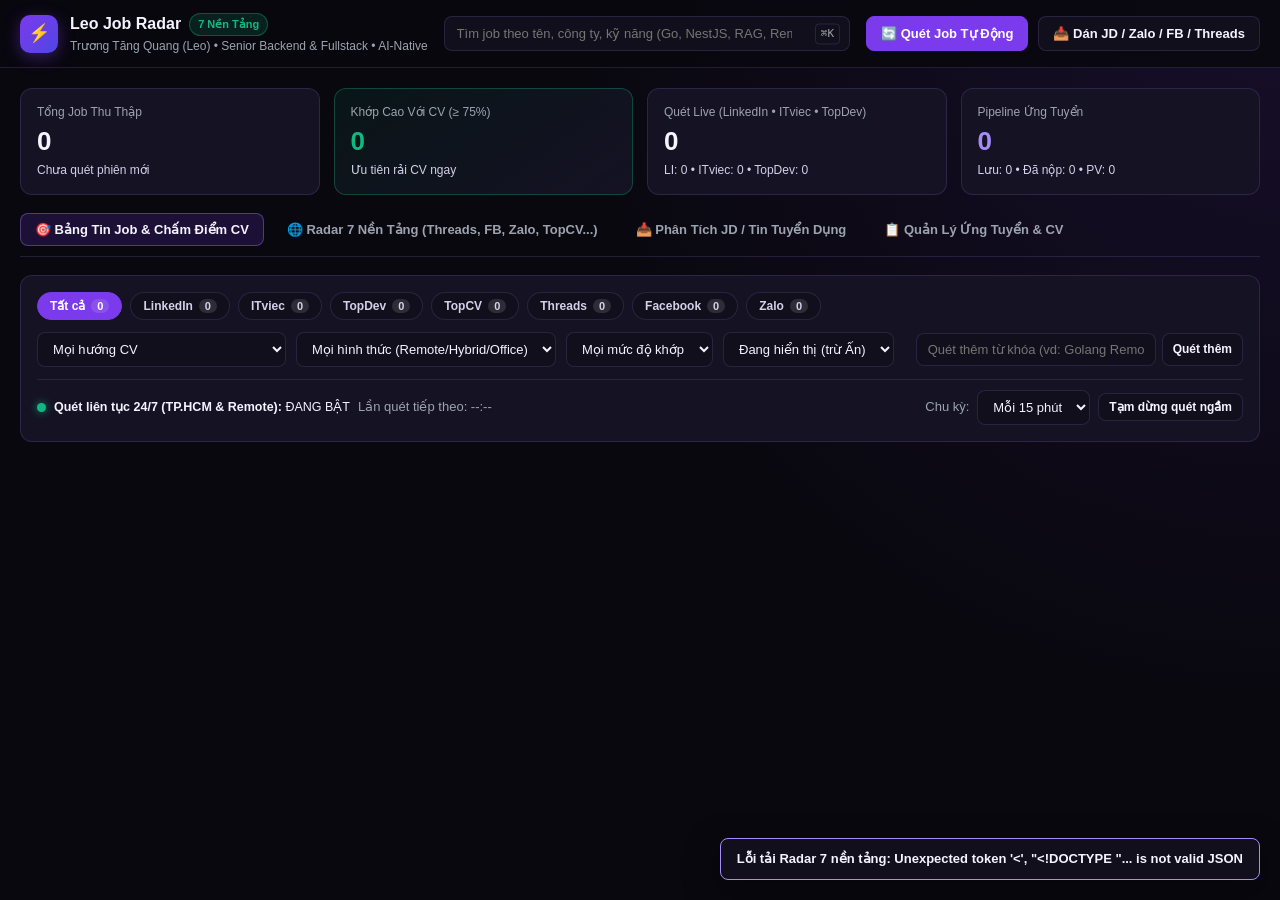
==== web/index.html @ 173617fd "feat: initial release of Leo Job Radar (7-platform IT job aggregator & CV matcher)" ====
<!DOCTYPE html>
<html lang="vi">
<head>
  <meta charset="UTF-8" />
  <meta name="viewport" content="width=device-width, initial-scale=1.0" />
  <title>Leo Job Radar — Săn Job IT & Chấm Điểm CV 7 Nền Tảng</title>
  <link rel="stylesheet" href="./styles.css" />
</head>
<body>
  <header class="navbar">
    <div class="container navbar-inner">
      <div class="brand">
        <div class="brand-logo" aria-hidden="true">⚡</div>
        <div>
          <div class="brand-title">Leo Job Radar <span class="badge-live">7 Nền Tảng</span></div>
          <div class="brand-sub" id="profileHeadline">Trương Tăng Quang (Leo) • Senior Backend &amp; Fullstack • AI-Native</div>
        </div>
      </div>

      <div class="header-search-wrap">
        <input
          type="search"
          id="globalSearch"
          class="search-input"
          placeholder="Tìm job theo tên, công ty, kỹ năng (Go, NestJS, RAG, Remote)..."
          aria-label="Tìm kiếm việc làm"
        />
        <kbd class="kbd-hint">⌘K</kbd>
      </div>

      <div class="header-actions">
        <button type="button" id="btnScanCV" class="btn btn-primary">
          <span id="scanSpinner" class="spinner hidden"></span>
          🔄 Quét Job Tự Động
        </button>
        <button type="button" id="btnQuickImport" class="btn btn-secondary">
          📥 Dán JD / Zalo / FB / Threads
        </button>
      </div>
    </div>
  </header>

  <main class="container main-wrap">
    <!-- KPI Overview -->
    <section class="kpi-grid" aria-label="Tổng quan việc làm">
      <div class="kpi-card">
        <div class="kpi-label">Tổng Job Thu Thập</div>
        <div class="kpi-val" id="kpiTotal">0</div>
        <div class="kpi-meta" id="kpiLastScan">Chưa quét phiên mới</div>
      </div>
      <div class="kpi-card kpi-highlight">
        <div class="kpi-label">Khớp Cao Với CV (≥ 75%)</div>
        <div class="kpi-val text-emerald" id="kpiHighMatch">0</div>
        <div class="kpi-meta">Ưu tiên rải CV ngay</div>
      </div>
      <div class="kpi-card">
        <div class="kpi-label">Quét Live (LinkedIn • ITviec • TopDev)</div>
        <div class="kpi-val" id="kpiAutoSources">0</div>
        <div class="kpi-meta" id="kpiAutoBreakdown">LI: 0 • ITviec: 0 • TopDev: 0</div>
      </div>
      <div class="kpi-card">
        <div class="kpi-label">Pipeline Ứng Tuyển</div>
        <div class="kpi-val text-violet" id="kpiPipeline">0</div>
        <div class="kpi-meta" id="kpiPipelineMeta">Lưu: 0 • Đã nộp: 0 • PV: 0</div>
      </div>
    </section>

    <!-- Main Navigation Tabs -->
    <nav class="tabs-bar" role="tablist" aria-label="Điều hướng chính">
      <button type="button" class="tab-btn active" data-tab="feed" role="tab" aria-selected="true">
        🎯 Bảng Tin Job &amp; Chấm Điểm CV
      </button>
      <button type="button" class="tab-btn" data-tab="radar" role="tab" aria-selected="false">
        🌐 Radar 7 Nền Tảng (Threads, FB, Zalo, TopCV...)
      </button>
      <button type="button" class="tab-btn" data-tab="importer" role="tab" aria-selected="false">
        📥 Phân Tích JD / Tin Tuyển Dụng
      </button>
      <button type="button" class="tab-btn" data-tab="pipeline" role="tab" aria-selected="false">
        📋 Quản Lý Ứng Tuyển &amp; CV
      </button>
    </nav>

    <!-- TAB 1: JOB FEED -->
    <section id="tab-feed" class="tab-panel active">
      <div class="toolbar-card">
        <div class="platform-pills" id="platformFilterPills">
          <button type="button" class="pill active" data-platform="all">Tất cả <span class="pill-count" id="cnt-all">0</span></button>
          <button type="button" class="pill" data-platform="linkedin">LinkedIn <span class="pill-count" id="cnt-linkedin">0</span></button>
          <button type="button" class="pill" data-platform="itviec">ITviec <span class="pill-count" id="cnt-itviec">0</span></button>
          <button type="button" class="pill" data-platform="topdev">TopDev <span class="pill-count" id="cnt-topdev">0</span></button>
          <button type="button" class="pill" data-platform="topcv">TopCV <span class="pill-count" id="cnt-topcv">0</span></button>
          <button type="button" class="pill" data-platform="threads">Threads <span class="pill-count" id="cnt-threads">0</span></button>
          <button type="button" class="pill" data-platform="facebook">Facebook <span class="pill-count" id="cnt-facebook">0</span></button>
          <button type="button" class="pill" data-platform="zalo">Zalo <span class="pill-count" id="cnt-zalo">0</span></button>
        </div>

        <div class="filters-row">
          <select id="filterTrack" class="select-ctrl" aria-label="Lọc theo hướng CV">
            <option value="all">Mọi hướng CV</option>
            <option value="golang">Backend Golang &amp; Microservices</option>
            <option value="node">Node.js / NestJS Backend</option>
            <option value="ai-native">AI-Native (LLM / RAG / Agents)</option>
            <option value="fullstack">Fullstack (Go/Node + React/Flutter)</option>
            <option value="cloud">Cloud / DevOps &amp; Distributed</option>
          </select>

          <select id="filterWorkMode" class="select-ctrl" aria-label="Lọc hình thức làm việc">
            <option value="all">Mọi hình thức (Remote/Hybrid/Office)</option>
            <option value="Remote">Remote</option>
            <option value="Hybrid">Hybrid</option>
            <option value="On-site">On-site</option>
          </select>

          <select id="filterMinScore" class="select-ctrl" aria-label="Điểm khớp tối thiểu">
            <option value="0">Mọi mức độ khớp</option>
            <option value="50">Khớp ≥ 50%</option>
            <option value="65">Khớp ≥ 65%</option>
            <option value="75">Khớp cao ≥ 75%</option>
          </select>

          <select id="filterStatus" class="select-ctrl" aria-label="Lọc trạng thái">
            <option value="">Đang hiển thị (trừ Ẩn)</option>
            <option value="new">Mới tìm thấy</option>
            <option value="saved">⭐ Đã lưu</option>
            <option value="applied">📨 Đã ứng tuyển</option>
            <option value="interviewing">🎤 Phỏng vấn</option>
            <option value="offer">🎉 Offer</option>
            <option value="all">Tất cả (gồm cả Ẩn)</option>
          </select>

          <div class="custom-scan-inline">
            <input type="text" id="customScanKeyword" class="input-sm" placeholder="Quét thêm từ khóa (vd: Golang Remote, LLM)" />
            <button type="button" id="btnCustomScan" class="btn btn-sm btn-secondary">Quét thêm</button>
          </div>
        </div>

        <div class="autoscan-bar">
          <div class="autoscan-left">
            <span id="autoScanDot" class="autoscan-dot on"></span>
            <span id="autoScanLabel"><strong>Quét liên tục 24/7 (TP.HCM &amp; Remote):</strong> ĐANG BẬT</span>
            <span class="muted" id="autoScanCountdown">Lần quét tiếp theo: --:--</span>
          </div>
          <div class="autoscan-controls">
            <label for="autoScanInterval" class="muted">Chu kỳ:</label>
            <select id="autoScanInterval" class="select-ctrl btn-sm">
              <option value="5">Mỗi 5 phút</option>
              <option value="10">Mỗi 10 phút</option>
              <option value="15" selected>Mỗi 15 phút</option>
              <option value="30">Mỗi 30 phút</option>
              <option value="60">Mỗi 60 phút</option>
            </select>
            <button type="button" id="btnAutoScanToggle" class="btn btn-sm btn-secondary">Tạm dừng quét ngầm</button>
          </div>
        </div>
      </div>

      <div id="scanBanner" class="scan-banner hidden"></div>
      <div id="jobsList" class="jobs-list"></div>
    </section>

    <!-- TAB 2: 7-PLATFORM RADAR MATRIX -->
    <section id="tab-radar" class="tab-panel">
      <div class="radar-controls card">
        <div class="radar-header-row">
          <div>
            <h2>🌐 Radar Săn Job Đa Nền Tảng Theo Thời Gian Thực</h2>
            <p class="muted">
              Kết hợp Deep-Link trực tiếp và Google X-Ray Search cho các nền tảng yêu cầu đăng nhập hoặc có Cloudflare (<strong>Threads, Facebook, Zalo, TopCV</strong>) cùng <strong>LinkedIn, ITviec, TopDev</strong>.
            </p>
          </div>
        </div>

        <div class="radar-presets" id="radarPresets">
          <button type="button" class="preset-chip active" data-kw="Golang">Golang</button>
          <button type="button" class="preset-chip" data-kw="NodeJS NestJS">NodeJS / NestJS</button>
          <button type="button" class="preset-chip" data-kw="AI Engineer LLM RAG">AI / LLM / RAG</button>
          <button type="button" class="preset-chip" data-kw="Senior Backend">Senior Backend</button>
          <button type="button" class="preset-chip" data-kw="Fullstack React">Fullstack React</button>
          <button type="button" class="preset-chip" data-kw="Flutter">Flutter</button>
        </div>

        <div class="radar-form-row">
          <input type="text" id="radarKeyword" class="input-ctrl" value="Golang" placeholder="Từ khóa kỹ năng hoặc vị trí..." />
          <input type="text" id="radarLocation" class="input-ctrl" value="Ho Chi Minh" placeholder="Khu vực (Ho Chi Minh, Remote...)" />
          <select id="radarDays" class="select-ctrl">
            <option value="1">24 giờ qua</option>
            <option value="7" selected>7 ngày qua</option>
            <option value="30">30 ngày qua</option>
          </select>
          <button type="button" id="btnRefreshRadar" class="btn btn-primary">Cập nhật Link Radar</button>
        </div>
      </div>

      <!-- TopCV Account Auto Sync Guide -->
      <div class="topcv-sync-card">
        <div class="topcv-sync-info">
          <h3>🟢 Lấy Data TopCV Liên Tục Qua Tài Khoản Đang Đăng Nhập</h3>
          <p class="muted" style="margin-top:4px;">
            Vì TopCV bật tường lửa Cloudflare (HTTP 403 với script ngoài trình duyệt), bạn dùng tài khoản TopCV đã đăng nhập trên Chrome theo 1 trong 2 cách sau (hệ thống tự lọc chỉ lấy <strong>TP.HCM &amp; Remote</strong>):
          </p>
          <ul class="sync-steps">
            <li><strong>Cách 1 — Chrome Extension (Tự động hoàn toàn 100%):</strong> Mở <code>chrome://extensions</code> → bật <em>Developer mode</em> → bấm <em>Load unpacked</em> → chọn thư mục <code class="code-pill">/Users/truongtangquang/Documents/CV/job-radar-leo/chrome-extension</code>. Sau đó mở trang TopCV đã đăng nhập và bật nút <strong>Auto-reload 10p</strong> ở góc dưới màn hình.</li>
            <li><strong>Cách 2 — Bookmarklet 1-Click (Không cần cài Extension):</strong> Kéo nút tím bên dưới lên thanh dấu trang; khi xem bất kỳ trang tìm kiếm TopCV nào, bấm 1 cái là toàn bộ job trên trang sẽ tự đổ về đây.</li>
          </ul>
        </div>
        <div class="topcv-sync-actions">
          <a href="https://www.topcv.vn/viec-lam-phu-hop" target="_blank" rel="noopener noreferrer" class="btn btn-primary btn-sm">
            Mở TopCV: Việc phù hợp với bạn ↗
          </a>
          <a href="https://www.topcv.vn/tim-viec-lam-golang-tai-ho-chi-minh-kl2" target="_blank" rel="noopener noreferrer" class="btn btn-secondary btn-sm">
            Mở TopCV: Golang TP.HCM ↗
          </a>
          <a href="https://www.topcv.vn/tim-viec-lam-backend-tai-ho-chi-minh-kl2" target="_blank" rel="noopener noreferrer" class="btn btn-secondary btn-sm">
            Mở TopCV: Backend TP.HCM ↗
          </a>
        </div>
      </div>

      <!-- Bookmarklet Box -->
      <div class="bookmarklet-card">
        <div>
          <h3>⚡ Bookmarklet 1-Click: Hút cả trang TopCV hoặc lưu bài Threads / Facebook / LinkedIn</h3>
          <p class="muted">
            Kéo nút tím bên phải thả lên thanh dấu trang (Bookmarks Bar) của Chrome/Safari. Khi đang ở trang danh sách TopCV sẽ tự quét hàng loạt nhiều job; khi đang ở Threads/Facebook/TopCV chi tiết sẽ phân tích bài đăng đó ngay!
          </p>
        </div>
        <div class="bookmarklet-actions">
          <a id="bookmarkletLink" href="#" class="btn btn-primary" title="Kéo thả lên thanh Bookmarks">
            ⚡ Gửi Job về Leo Radar
          </a>
          <button type="button" id="btnCopyBookmarklet" class="btn btn-sm btn-secondary">Copy mã JS</button>
        </div>
      </div>

      <div id="radarGrid" class="radar-grid"></div>
    </section>

    <!-- TAB 3: JD & SOCIAL POST IMPORTER / PARSER -->
    <section id="tab-importer" class="tab-panel">
      <div class="importer-layout">
        <div class="card">
          <div class="card-head-between">
            <h2>📥 Dán Tin Tuyển Dụng (Zalo / FB / Threads / TopCV)</h2>
            <button type="button" id="btnFillSamplePost" class="btn btn-sm btn-secondary">Dán tin mẫu Zalo</button>
          </div>
          <p class="muted mb-12">
            Copy toàn bộ tin nhắn trong nhóm Zalo, bài đăng trên Threads/Facebook hoặc mô tả JD trên TopCV rồi dán vào đây. Hệ thống sẽ tự bóc tách kỹ năng, mức lương, SĐT Zalo/Email HR, chấm điểm khớp CV và soạn sẵn tin nhắn ứng tuyển.
          </p>

          <form id="importForm" class="import-form">
            <div class="form-row-2">
              <div class="form-group">
                <label for="impPlatform">Nền tảng nguồn</label>
                <select id="impPlatform" class="select-ctrl">
                  <option value="auto">Tự nhận diện từ link / nội dung</option>
                  <option value="zalo">Zalo</option>
                  <option value="threads">Threads</option>
                  <option value="facebook">Facebook</option>
                  <option value="topcv">TopCV</option>
                  <option value="linkedin">LinkedIn</option>
                  <option value="itviec">ITviec</option>
                  <option value="topdev">TopDev</option>
                </select>
              </div>
              <div class="form-group">
                <label for="impUrl">Link bài đăng / JD (nếu có)</label>
                <input type="url" id="impUrl" class="input-ctrl" placeholder="https://www.topcv.vn/viec-lam/..." />
              </div>
            </div>

            <div class="form-row-2">
              <div class="form-group">
                <label for="impTitle">Tiêu đề vị trí (bỏ trống sẽ tự tách dòng đầu)</label>
                <input type="text" id="impTitle" class="input-ctrl" placeholder="Vd: Senior Golang / Node.js Engineer" />
              </div>
              <div class="form-group">
                <label for="impCompany">Công ty / Team tuyển dụng</label>
                <input type="text" id="impCompany" class="input-ctrl" placeholder="Vd: ABC Tech / HR Zalo" />
              </div>
            </div>

            <div class="form-group">
              <label for="impRawText">Nội dung bài đăng / Mô tả công việc (JD)</label>
              <textarea id="impRawText" rows="9" class="textarea-ctrl" placeholder="Dán toàn bộ nội dung tin tuyển dụng từ Zalo, Facebook, Threads hoặc TopCV tại đây..." required></textarea>
            </div>

            <div class="form-actions">
              <button type="submit" class="btn btn-primary">🎯 Phân Tích, Chấm Điểm &amp; Lưu Job</button>
              <button type="reset" class="btn btn-secondary">Xóa trắng</button>
            </div>
          </form>
        </div>

        <div class="card" id="importResultCard">
          <h2>📊 Kết Quả Phân Tích &amp; Tin Nhắn Ứng Tuyển</h2>
          <div id="importResultBody" class="empty-state">
            Dán một tin tuyển dụng ở khung bên trái và bấm <strong>Phân Tích</strong> để xem độ khớp với CV của Leo, kỹ năng khớp/thiếu và mẫu lời chào HR.
          </div>
        </div>
      </div>
    </section>

    <!-- TAB 4: PIPELINE & CV PROFILE -->
    <section id="tab-pipeline" class="tab-panel">
      <div class="kanban-board" id="kanbanBoard">
        <div class="kanban-col">
          <div class="kanban-col-head">⭐ Đã Lưu (<span id="kcnt-saved">0</span>)</div>
          <div class="kanban-cards" id="kcol-saved"></div>
        </div>
        <div class="kanban-col">
          <div class="kanban-col-head">📨 Đã Ứng Tuyển (<span id="kcnt-applied">0</span>)</div>
          <div class="kanban-cards" id="kcol-applied"></div>
        </div>
        <div class="kanban-col">
          <div class="kanban-col-head">🎤 Đang Phỏng Vấn (<span id="kcnt-interviewing">0</span>)</div>
          <div class="kanban-cards" id="kcol-interviewing"></div>
        </div>
        <div class="kanban-col">
          <div class="kanban-col-head">🎉 Offer (<span id="kcnt-offer">0</span>)</div>
          <div class="kanban-cards" id="kcol-offer"></div>
        </div>
      </div>

      <div class="card mt-20">
        <div class="card-head-between">
          <div>
            <h2>👤 Hồ Sơ CV Dùng Để Chấm Điểm (Trương Tăng Quang - Leo)</h2>
            <p class="muted">Các nhóm kỹ năng trích từ CV thật của bạn. Bạn có thể chỉnh sửa trực tiếp và lưu để chấm điểm lại toàn bộ Job.</p>
          </div>
          <button type="button" id="btnSaveProfile" class="btn btn-primary btn-sm">💾 Lưu Hồ Sơ &amp; Chấm Điểm Lại</button>
        </div>

        <div class="profile-grid mt-12">
          <div class="form-group">
            <label for="profTier1">Tier 1 — Core Backend (Golang, Node.js, NestJS, TS...)</label>
            <textarea id="profTier1" rows="3" class="textarea-ctrl"></textarea>
          </div>
          <div class="form-group">
            <label for="profTier2">Tier 2 — AI &amp; Agentic (LLM, RAG, MCP, GPT-4o, Gemini...)</label>
            <textarea id="profTier2" rows="3" class="textarea-ctrl"></textarea>
          </div>
          <div class="form-group">
            <label for="profTier3">Tier 3 — Data, Messaging &amp; Cloud/DevOps</label>
            <textarea id="profTier3" rows="3" class="textarea-ctrl"></textarea>
          </div>
          <div class="form-group">
            <label for="profTier4">Tier 4 — Frontend &amp; Testing (React, Flutter...)</label>
            <textarea id="profTier4" rows="3" class="textarea-ctrl"></textarea>
          </div>
        </div>
      </div>
    </section>
  </main>

  <!-- JOB DETAIL & HR PITCH MODAL -->
  <div id="jobModal" class="modal hidden" role="dialog" aria-modal="true" aria-labelledby="modalTitle">
    <div class="modal-backdrop" id="modalBackdrop"></div>
    <div class="modal-content">
      <div class="modal-header">
        <div>
          <div class="modal-badges" id="modalBadges"></div>
          <h2 id="modalTitle">Chi tiết Job</h2>
          <div class="muted" id="modalSub"></div>
        </div>
        <button type="button" id="modalClose" class="btn btn-sm btn-secondary" aria-label="Đóng">✕</button>
      </div>

      <div class="modal-body" id="modalBody"></div>
    </div>
  </div>

  <div id="toast" class="toast hidden"></div>

  <script src="./app.js"></script>
</body>
</html>
---- web/styles.css ----
:root {
  --bg: #09080f;
  --bg-elevated: #110f1c;
  --bg-card: #151224;
  --bg-card-hover: #1b172f;
  --border: rgba(167, 139, 250, 0.16);
  --border-strong: rgba(167, 139, 250, 0.36);
  --text: #f5f3ff;
  --text-secondary: #d4d0e8;
  --text-muted: #9ca3af;
  --primary: #7c3aed;
  --primary-hover: #6d28d9;
  --primary-soft: rgba(124, 58, 237, 0.18);
  --violet: #a78bfa;
  --emerald: #10b981;
  --emerald-soft: rgba(16, 185, 129, 0.14);
  --amber: #f59e0b;
  --amber-soft: rgba(245, 158, 11, 0.15);
  --rose: #f43f5e;
  --sky: #38bdf8;
  --radius: 12px;
  --radius-sm: 8px;
  --shadow: 0 12px 32px rgba(5, 4, 10, 0.55);
  --max-w: 1280px;
}

* {
  box-sizing: border-box;
  margin: 0;
  padding: 0;
}

body {
  font-family: -apple-system, BlinkMacSystemFont, "Inter", "Segoe UI", Roboto, Helvetica, Arial, sans-serif;
  background: radial-gradient(circle at top right, rgba(124, 58, 237, 0.12), transparent 45%), var(--bg);
  color: var(--text);
  line-height: 1.55;
  min-height: 100vh;
}

a {
  color: inherit;
  text-decoration: none;
}

.container {
  max-width: var(--max-w);
  margin: 0 auto;
  padding: 0 20px;
}

.hidden {
  display: none !important;
}

.muted {
  color: var(--text-muted);
  font-size: 13px;
}

.text-emerald {
  color: var(--emerald);
}

.text-violet {
  color: var(--violet);
}

.mb-12 { margin-bottom: 12px; }
.mt-12 { margin-top: 12px; }
.mt-20 { margin-top: 20px; }

/* Header */
.navbar {
  position: sticky;
  top: 0;
  z-index: 40;
  background: rgba(9, 8, 15, 0.9);
  backdrop-filter: blur(14px);
  border-bottom: 1px solid var(--border);
}

.navbar-inner {
  display: flex;
  align-items: center;
  justify-content: space-between;
  gap: 16px;
  padding-top: 12px;
  padding-bottom: 12px;
  flex-wrap: wrap;
}

.brand {
  display: flex;
  align-items: center;
  gap: 12px;
}

.brand-logo {
  width: 38px;
  height: 38px;
  border-radius: 10px;
  background: linear-gradient(135deg, var(--primary), #4f46e5);
  display: grid;
  place-items: center;
  font-size: 18px;
  box-shadow: 0 4px 16px rgba(124, 58, 237, 0.4);
}

.brand-title {
  font-weight: 700;
  font-size: 16px;
  display: flex;
  align-items: center;
  gap: 8px;
}

.badge-live {
  font-size: 11px;
  font-weight: 600;
  padding: 2px 8px;
  border-radius: 999px;
  background: var(--emerald-soft);
  color: var(--emerald);
  border: 1px solid rgba(16, 185, 129, 0.35);
}

.brand-sub {
  font-size: 12px;
  color: var(--text-muted);
}

.header-search-wrap {
  position: relative;
  flex: 1;
  min-width: 240px;
  max-width: 420px;
}

.search-input {
  width: 100%;
  background: var(--bg-elevated);
  border: 1px solid var(--border);
  border-radius: var(--radius-sm);
  color: var(--text);
  padding: 9px 44px 9px 12px;
  font-size: 13px;
  outline: none;
  transition: border-color 0.2s;
}

.search-input:focus {
  border-color: var(--violet);
}

.kbd-hint {
  position: absolute;
  right: 10px;
  top: 50%;
  transform: translateY(-50%);
  font-size: 11px;
  color: var(--text-muted);
  border: 1px solid var(--border);
  border-radius: 4px;
  padding: 1px 5px;
  pointer-events: none;
}

.header-actions {
  display: flex;
  align-items: center;
  gap: 10px;
}

/* Buttons & Inputs */
.btn {
  display: inline-flex;
  align-items: center;
  justify-content: center;
  gap: 6px;
  padding: 9px 14px;
  border-radius: var(--radius-sm);
  font-size: 13px;
  font-weight: 600;
  border: 1px solid var(--border);
  cursor: pointer;
  background: var(--bg-card);
  color: var(--text);
  transition: all 0.18s ease;
}

.btn:hover {
  background: var(--bg-card-hover);
  border-color: var(--border-strong);
}

.btn-primary {
  background: var(--primary);
  border-color: var(--primary);
  color: #fff;
}

.btn-primary:hover {
  background: var(--primary-hover);
  border-color: var(--primary-hover);
}

.btn-secondary {
  background: var(--bg-elevated);
}

.btn-sm {
  padding: 6px 10px;
  font-size: 12px;
}

.input-ctrl,
.select-ctrl,
.textarea-ctrl,
.input-sm {
  background: var(--bg-elevated);
  border: 1px solid var(--border);
  border-radius: var(--radius-sm);
  color: var(--text);
  font-size: 13px;
  padding: 8px 11px;
  outline: none;
  font-family: inherit;
}

.input-ctrl:focus,
.select-ctrl:focus,
.textarea-ctrl:focus,
.input-sm:focus {
  border-color: var(--violet);
}

.textarea-ctrl {
  width: 100%;
  resize: vertical;
}

/* Main & KPI */
.main-wrap {
  padding-top: 20px;
  padding-bottom: 48px;
}

.kpi-grid {
  display: grid;
  grid-template-columns: repeat(4, minmax(0, 1fr));
  gap: 14px;
  margin-bottom: 18px;
}

.kpi-card {
  background: var(--bg-card);
  border: 1px solid var(--border);
  border-radius: var(--radius);
  padding: 14px 16px;
}

.kpi-highlight {
  border-color: rgba(16, 185, 129, 0.32);
  background: linear-gradient(145deg, rgba(16, 185, 129, 0.08), var(--bg-card));
}

.kpi-label {
  font-size: 12px;
  color: var(--text-muted);
  margin-bottom: 4px;
}

.kpi-val {
  font-size: 26px;
  font-weight: 800;
  line-height: 1.2;
}

.kpi-meta {
  font-size: 12px;
  color: var(--text-secondary);
  margin-top: 4px;
}

/* Tabs */
.tabs-bar {
  display: flex;
  gap: 8px;
  border-bottom: 1px solid var(--border);
  margin-bottom: 18px;
  overflow-x: auto;
  padding-bottom: 10px;
}

.tab-btn {
  background: transparent;
  border: 1px solid transparent;
  color: var(--text-muted);
  padding: 8px 14px;
  border-radius: var(--radius-sm);
  font-size: 13px;
  font-weight: 600;
  cursor: pointer;
  white-space: nowrap;
  transition: all 0.15s;
}

.tab-btn:hover {
  color: var(--text);
  background: var(--bg-card);
}

.tab-btn.active {
  background: var(--primary-soft);
  color: var(--text);
  border-color: var(--border-strong);
}

.tab-panel {
  display: none;
}

.tab-panel.active {
  display: block;
}

/* Toolbar & Filters */
.toolbar-card,
.card {
  background: var(--bg-card);
  border: 1px solid var(--border);
  border-radius: var(--radius);
  padding: 16px;
  margin-bottom: 16px;
}

.platform-pills {
  display: flex;
  flex-wrap: wrap;
  gap: 8px;
  margin-bottom: 12px;
}

.pill {
  background: var(--bg-elevated);
  border: 1px solid var(--border);
  color: var(--text-secondary);
  padding: 6px 12px;
  border-radius: 999px;
  font-size: 12px;
  font-weight: 600;
  cursor: pointer;
  display: inline-flex;
  align-items: center;
  gap: 6px;
  transition: all 0.15s;
}

.pill:hover {
  border-color: var(--border-strong);
}

.pill.active {
  background: var(--primary);
  border-color: var(--primary);
  color: #fff;
}

.pill-count {
  background: rgba(255, 255, 255, 0.12);
  padding: 1px 6px;
  border-radius: 999px;
  font-size: 11px;
}

.filters-row {
  display: flex;
  flex-wrap: wrap;
  gap: 10px;
  align-items: center;
}

.custom-scan-inline {
  display: flex;
  gap: 6px;
  margin-left: auto;
}

.autoscan-bar {
  display: flex;
  flex-wrap: wrap;
  justify-content: space-between;
  align-items: center;
  gap: 10px;
  margin-top: 12px;
  padding-top: 10px;
  border-top: 1px solid rgba(167, 139, 250, 0.14);
}

.autoscan-left {
  display: flex;
  align-items: center;
  gap: 8px;
  flex-wrap: wrap;
  font-size: 12.5px;
}

.autoscan-dot {
  width: 9px;
  height: 9px;
  border-radius: 50%;
  background: var(--text-muted);
  display: inline-block;
}

.autoscan-dot.on {
  background: var(--emerald);
  box-shadow: 0 0 8px rgba(16, 185, 129, 0.75);
}

.autoscan-controls {
  display: flex;
  align-items: center;
  gap: 8px;
}

.topcv-sync-card {
  background: linear-gradient(135deg, rgba(16, 185, 129, 0.12), rgba(124, 58, 237, 0.12));
  border: 1px solid rgba(16, 185, 129, 0.35);
  border-radius: var(--radius);
  padding: 16px;
  margin-bottom: 14px;
  display: flex;
  justify-content: space-between;
  align-items: flex-start;
  gap: 16px;
  flex-wrap: wrap;
}

.topcv-sync-info {
  flex: 1;
  min-width: 280px;
}

.topcv-sync-info h3 {
  font-size: 15px;
}

.sync-steps {
  margin-top: 8px;
  margin-left: 18px;
  font-size: 12.5px;
  color: var(--text-secondary);
  display: flex;
  flex-direction: column;
  gap: 5px;
}

.code-pill {
  background: var(--bg-elevated);
  border: 1px solid var(--border);
  padding: 2px 6px;
  border-radius: 5px;
  font-size: 11.5px;
  color: var(--violet);
  word-break: break-all;
}

.topcv-sync-actions {
  display: flex;
  flex-direction: column;
  gap: 8px;
}

.input-sm {
  min-width: 240px;
}

.scan-banner {
  background: var(--primary-soft);
  border: 1px solid var(--border-strong);
  border-radius: var(--radius-sm);
  padding: 10px 14px;
  font-size: 13px;
  margin-bottom: 14px;
}

/* Job Cards */
.jobs-list {
  display: grid;
  grid-template-columns: repeat(auto-fill, minmax(560px, 1fr));
  gap: 14px;
}

.job-card {
  background: var(--bg-card);
  border: 1px solid var(--border);
  border-radius: var(--radius);
  padding: 16px;
  display: flex;
  flex-direction: column;
  gap: 10px;
  transition: transform 0.15s, border-color 0.15s, background 0.15s;
}

.job-card:hover {
  background: var(--bg-card-hover);
  border-color: var(--border-strong);
}

.job-card-top {
  display: flex;
  justify-content: space-between;
  align-items: flex-start;
  gap: 12px;
}

.job-main-head {
  display: flex;
  gap: 12px;
  align-items: flex-start;
  min-width: 0;
}

.company-logo {
  width: 44px;
  height: 44px;
  border-radius: 10px;
  object-fit: cover;
  background: #fff;
  border: 1px solid var(--border);
  flex-shrink: 0;
}

.company-logo-fallback {
  width: 44px;
  height: 44px;
  border-radius: 10px;
  background: var(--primary-soft);
  border: 1px solid var(--border-strong);
  display: grid;
  place-items: center;
  font-weight: 800;
  font-size: 16px;
  color: var(--violet);
  flex-shrink: 0;
}

.job-title {
  font-size: 16px;
  font-weight: 700;
  color: var(--text);
  line-height: 1.3;
}

.job-title:hover {
  color: var(--violet);
}

.job-company-row {
  font-size: 13px;
  color: var(--text-secondary);
  margin-top: 2px;
  display: flex;
  flex-wrap: wrap;
  gap: 8px;
  align-items: center;
}

.score-pill {
  padding: 5px 10px;
  border-radius: 10px;
  font-weight: 800;
  font-size: 13px;
  white-space: nowrap;
  text-align: center;
  flex-shrink: 0;
}

.score-high {
  background: var(--emerald-soft);
  color: var(--emerald);
  border: 1px solid rgba(16, 185, 129, 0.4);
}

.score-medium {
  background: var(--amber-soft);
  color: var(--amber);
  border: 1px solid rgba(245, 158, 11, 0.4);
}

.score-low {
  background: rgba(156, 163, 175, 0.12);
  color: var(--text-muted);
  border: 1px solid rgba(156, 163, 175, 0.25);
}

.job-meta-row {
  display: flex;
  flex-wrap: wrap;
  gap: 8px;
  font-size: 12px;
  color: var(--text-muted);
  align-items: center;
}

.plat-badge {
  font-size: 11px;
  font-weight: 700;
  padding: 2px 8px;
  border-radius: 6px;
  text-transform: uppercase;
  letter-spacing: 0.03em;
}

.plat-linkedin { background: rgba(10, 102, 194, 0.24); color: #60a5fa; border: 1px solid rgba(96, 165, 250, 0.35); }
.plat-itviec { background: rgba(237, 27, 47, 0.2); color: #fb7185; border: 1px solid rgba(251, 113, 133, 0.35); }
.plat-topdev { background: rgba(221, 63, 36, 0.2); color: #fdba74; border: 1px solid rgba(253, 186, 116, 0.35); }
.plat-topcv { background: rgba(0, 177, 79, 0.2); color: #34d399; border: 1px solid rgba(52, 211, 153, 0.35); }
.plat-threads { background: rgba(255, 255, 255, 0.12); color: #f3f4f6; border: 1px solid rgba(255, 255, 255, 0.25); }
.plat-facebook { background: rgba(24, 119, 242, 0.24); color: #93c5fd; border: 1px solid rgba(147, 197, 253, 0.35); }
.plat-zalo { background: rgba(0, 104, 255, 0.24); color: #38bdf8; border: 1px solid rgba(56, 189, 248, 0.35); }

.track-badge {
  background: var(--primary-soft);
  color: var(--violet);
  border: 1px solid var(--border-strong);
  padding: 2px 8px;
  border-radius: 6px;
  font-size: 11px;
  font-weight: 600;
}

.skills-wrap {
  display: flex;
  flex-wrap: wrap;
  gap: 6px;
}

.skill-chip {
  font-size: 11px;
  padding: 3px 8px;
  border-radius: 6px;
  font-weight: 600;
}

.skill-match {
  background: var(--emerald-soft);
  color: #6ee7b7;
  border: 1px solid rgba(16, 185, 129, 0.3);
}

.skill-miss {
  background: rgba(245, 158, 11, 0.1);
  color: #fcd34d;
  border: 1px solid rgba(245, 158, 11, 0.25);
}

.skill-raw {
  background: var(--bg-elevated);
  color: var(--text-muted);
  border: 1px solid var(--border);
}

.project-hint {
  font-size: 12px;
  color: var(--text-secondary);
  background: rgba(124, 58, 237, 0.09);
  border-left: 3px solid var(--primary);
  padding: 6px 10px;
  border-radius: 4px;
}

.job-actions {
  display: flex;
  flex-wrap: wrap;
  gap: 8px;
  align-items: center;
  justify-content: space-between;
  margin-top: auto;
  padding-top: 8px;
  border-top: 1px solid rgba(167, 139, 250, 0.1);
}

.job-actions-left {
  display: flex;
  gap: 8px;
  flex-wrap: wrap;
}

/* Radar Tab */
.radar-presets {
  display: flex;
  flex-wrap: wrap;
  gap: 8px;
  margin: 12px 0;
}

.preset-chip {
  background: var(--bg-elevated);
  border: 1px solid var(--border);
  color: var(--text-secondary);
  padding: 6px 12px;
  border-radius: 999px;
  font-size: 12px;
  font-weight: 600;
  cursor: pointer;
}

.preset-chip.active {
  background: var(--primary-soft);
  border-color: var(--violet);
  color: var(--text);
}

.radar-form-row {
  display: flex;
  flex-wrap: wrap;
  gap: 10px;
}

.radar-form-row .input-ctrl {
  flex: 1;
  min-width: 180px;
}

.bookmarklet-card {
  background: linear-gradient(135deg, rgba(124, 58, 237, 0.18), rgba(79, 70, 229, 0.1));
  border: 1px solid var(--border-strong);
  border-radius: var(--radius);
  padding: 16px;
  margin-bottom: 16px;
  display: flex;
  justify-content: space-between;
  align-items: center;
  gap: 16px;
  flex-wrap: wrap;
}

.bookmarklet-card h3 {
  font-size: 15px;
  margin-bottom: 4px;
}

.bookmarklet-actions {
  display: flex;
  gap: 8px;
  align-items: center;
  flex-wrap: wrap;
}

.radar-grid {
  display: grid;
  grid-template-columns: repeat(auto-fill, minmax(380px, 1fr));
  gap: 14px;
}

.radar-card {
  background: var(--bg-card);
  border: 1px solid var(--border);
  border-radius: var(--radius);
  padding: 16px;
  display: flex;
  flex-direction: column;
  gap: 10px;
}

.radar-card-head {
  display: flex;
  justify-content: space-between;
  align-items: center;
  gap: 8px;
}

.radar-link-item {
  display: block;
  padding: 10px 12px;
  border-radius: var(--radius-sm);
  background: var(--bg-elevated);
  border: 1px solid var(--border);
  transition: border-color 0.15s, background 0.15s;
}

.radar-link-item:hover {
  border-color: var(--violet);
  background: var(--bg-card-hover);
}

.radar-link-title {
  font-size: 13px;
  font-weight: 600;
  color: var(--text);
  display: flex;
  justify-content: space-between;
  gap: 8px;
}

.radar-link-desc {
  font-size: 12px;
  color: var(--text-muted);
  margin-top: 2px;
}

/* Importer Tab */
.importer-layout {
  display: grid;
  grid-template-columns: 1.05fr 0.95fr;
  gap: 16px;
  align-items: start;
}

.card-head-between {
  display: flex;
  justify-content: space-between;
  align-items: flex-start;
  gap: 12px;
  margin-bottom: 10px;
}

.import-form {
  display: flex;
  flex-direction: column;
  gap: 12px;
}

.form-row-2 {
  display: grid;
  grid-template-columns: 1fr 1fr;
  gap: 10px;
}

.form-group {
  display: flex;
  flex-direction: column;
  gap: 5px;
}

.form-group label {
  font-size: 12px;
  font-weight: 600;
  color: var(--text-secondary);
}

.form-actions {
  display: flex;
  gap: 10px;
}

.pitch-box {
  background: var(--bg-elevated);
  border: 1px solid var(--border);
  border-radius: var(--radius-sm);
  padding: 12px;
  margin-top: 10px;
}

.pitch-pre {
  white-space: pre-wrap;
  font-family: inherit;
  font-size: 12.5px;
  color: var(--text-secondary);
  margin-top: 6px;
}

/* Kanban Pipeline */
.kanban-board {
  display: grid;
  grid-template-columns: repeat(4, minmax(0, 1fr));
  gap: 12px;
}

.kanban-col {
  background: var(--bg-card);
  border: 1px solid var(--border);
  border-radius: var(--radius);
  padding: 12px;
  min-height: 300px;
}

.kanban-col-head {
  font-size: 13px;
  font-weight: 700;
  padding-bottom: 10px;
  margin-bottom: 10px;
  border-bottom: 1px solid var(--border);
}

.kanban-cards {
  display: flex;
  flex-direction: column;
  gap: 10px;
}

.kanban-item {
  background: var(--bg-elevated);
  border: 1px solid var(--border);
  border-radius: var(--radius-sm);
  padding: 10px;
  display: flex;
  flex-direction: column;
  gap: 6px;
}

.profile-grid {
  display: grid;
  grid-template-columns: 1fr 1fr;
  gap: 12px;
}

/* Modal */
.modal {
  position: fixed;
  inset: 0;
  z-index: 80;
  display: grid;
  place-items: center;
  padding: 16px;
}

.modal-backdrop {
  position: absolute;
  inset: 0;
  background: rgba(5, 4, 10, 0.78);
  backdrop-filter: blur(4px);
}

.modal-content {
  position: relative;
  z-index: 2;
  width: min(860px, 100%);
  max-height: 88vh;
  overflow-y: auto;
  background: var(--bg-card);
  border: 1px solid var(--border-strong);
  border-radius: var(--radius);
  padding: 20px;
  box-shadow: var(--shadow);
}

.modal-header {
  display: flex;
  justify-content: space-between;
  align-items: flex-start;
  gap: 12px;
  border-bottom: 1px solid var(--border);
  padding-bottom: 12px;
  margin-bottom: 14px;
}

.modal-badges {
  display: flex;
  gap: 8px;
  margin-bottom: 6px;
  flex-wrap: wrap;
}

.jd-box {
  background: var(--bg-elevated);
  border: 1px solid var(--border);
  border-radius: var(--radius-sm);
  padding: 12px;
  font-size: 13px;
  white-space: pre-wrap;
  max-height: 260px;
  overflow-y: auto;
  color: var(--text-secondary);
}

/* Spinner & Toast & Empty */
.spinner {
  width: 14px;
  height: 14px;
  border: 2px solid rgba(255, 255, 255, 0.35);
  border-top-color: #fff;
  border-radius: 50%;
  animation: spin 0.7s linear infinite;
}

@keyframes spin {
  to { transform: rotate(360deg); }
}

.empty-state {
  padding: 28px;
  text-align: center;
  color: var(--text-muted);
  border: 1px dashed var(--border);
  border-radius: var(--radius);
}

.toast {
  position: fixed;
  bottom: 20px;
  right: 20px;
  z-index: 100;
  background: var(--bg-elevated);
  border: 1px solid var(--violet);
  color: var(--text);
  padding: 10px 16px;
  border-radius: var(--radius-sm);
  box-shadow: var(--shadow);
  font-size: 13px;
  font-weight: 600;
}

@media (max-width: 960px) {
  .kpi-grid,
  .kanban-board,
  .importer-layout,
  .profile-grid,
  .jobs-list {
    grid-template-columns: 1fr;
  }
  .custom-scan-inline {
    margin-left: 0;
    width: 100%;
  }
}
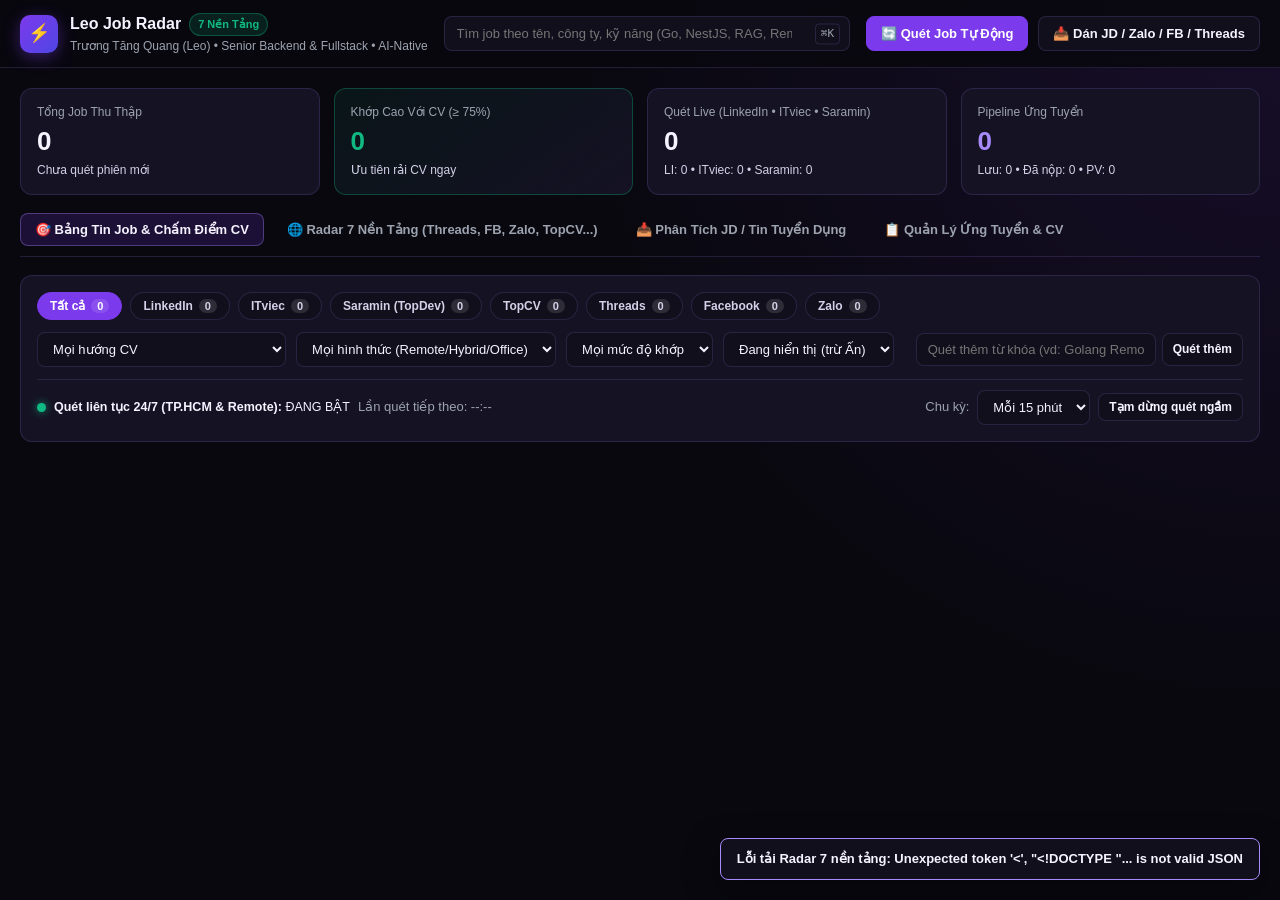
==== commit 9fe12dcd: "feat(saramin): migrate TopDev scraper to saramin.vn with HCM region filter and full RSC JD parsing" ====
--- a/web/index.html
+++ b/web/index.html
@@ -54,9 +54,9 @@
         <div class="kpi-meta">Ưu tiên rải CV ngay</div>
       </div>
       <div class="kpi-card">
-        <div class="kpi-label">Quét Live (LinkedIn • ITviec • TopDev)</div>
+        <div class="kpi-label">Quét Live (LinkedIn • ITviec • Saramin)</div>
         <div class="kpi-val" id="kpiAutoSources">0</div>
-        <div class="kpi-meta" id="kpiAutoBreakdown">LI: 0 • ITviec: 0 • TopDev: 0</div>
+        <div class="kpi-meta" id="kpiAutoBreakdown">LI: 0 • ITviec: 0 • Saramin: 0</div>
       </div>
       <div class="kpi-card">
         <div class="kpi-label">Pipeline Ứng Tuyển</div>
@@ -88,7 +88,7 @@
           <button type="button" class="pill active" data-platform="all">Tất cả <span class="pill-count" id="cnt-all">0</span></button>
           <button type="button" class="pill" data-platform="linkedin">LinkedIn <span class="pill-count" id="cnt-linkedin">0</span></button>
           <button type="button" class="pill" data-platform="itviec">ITviec <span class="pill-count" id="cnt-itviec">0</span></button>
-          <button type="button" class="pill" data-platform="topdev">TopDev <span class="pill-count" id="cnt-topdev">0</span></button>
+          <button type="button" class="pill" data-platform="topdev">Saramin (TopDev) <span class="pill-count" id="cnt-topdev">0</span></button>
           <button type="button" class="pill" data-platform="topcv">TopCV <span class="pill-count" id="cnt-topcv">0</span></button>
           <button type="button" class="pill" data-platform="threads">Threads <span class="pill-count" id="cnt-threads">0</span></button>
           <button type="button" class="pill" data-platform="facebook">Facebook <span class="pill-count" id="cnt-facebook">0</span></button>
@@ -260,7 +260,7 @@
                   <option value="topcv">TopCV</option>
                   <option value="linkedin">LinkedIn</option>
                   <option value="itviec">ITviec</option>
-                  <option value="topdev">TopDev</option>
+                  <option value="topdev">Saramin (TopDev)</option>
                 </select>
               </div>
               <div class="form-group">
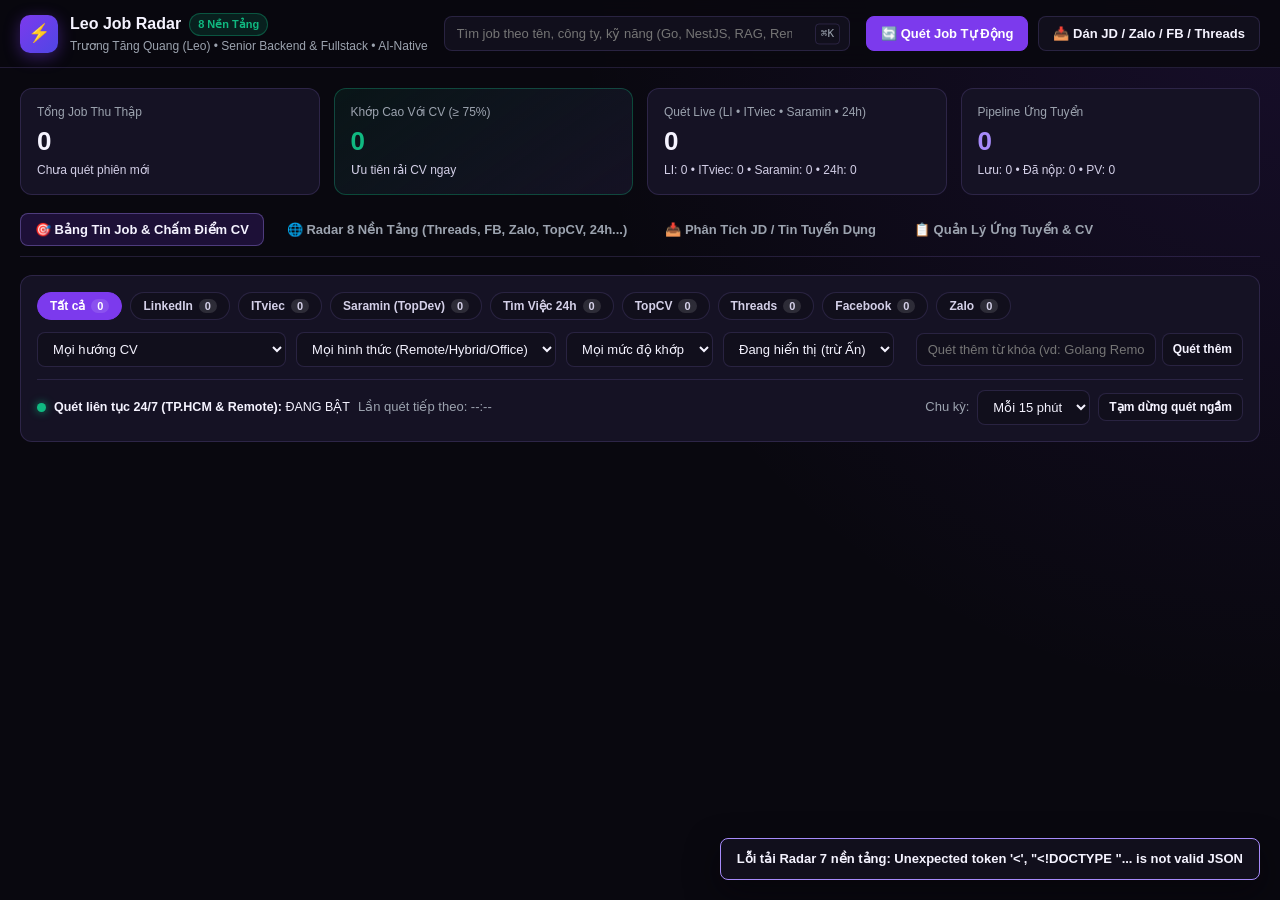
==== commit a37ae016: "feat(vieclam24h): add Tim Viec 24h (vieclam24h.vn) IT Software TP.HCM scraper and UI support" ====
--- a/web/index.html
+++ b/web/index.html
@@ -3,7 +3,7 @@
 <head>
   <meta charset="UTF-8" />
   <meta name="viewport" content="width=device-width, initial-scale=1.0" />
-  <title>Leo Job Radar — Săn Job IT & Chấm Điểm CV 7 Nền Tảng</title>
+  <title>Leo Job Radar — Săn Job IT & Chấm Điểm CV 8 Nền Tảng</title>
   <link rel="stylesheet" href="./styles.css" />
 </head>
 <body>
@@ -12,7 +12,7 @@
       <div class="brand">
         <div class="brand-logo" aria-hidden="true">⚡</div>
         <div>
-          <div class="brand-title">Leo Job Radar <span class="badge-live">7 Nền Tảng</span></div>
+          <div class="brand-title">Leo Job Radar <span class="badge-live">8 Nền Tảng</span></div>
           <div class="brand-sub" id="profileHeadline">Trương Tăng Quang (Leo) • Senior Backend &amp; Fullstack • AI-Native</div>
         </div>
       </div>
@@ -54,9 +54,9 @@
         <div class="kpi-meta">Ưu tiên rải CV ngay</div>
       </div>
       <div class="kpi-card">
-        <div class="kpi-label">Quét Live (LinkedIn • ITviec • Saramin)</div>
+        <div class="kpi-label">Quét Live (LI • ITviec • Saramin • 24h)</div>
         <div class="kpi-val" id="kpiAutoSources">0</div>
-        <div class="kpi-meta" id="kpiAutoBreakdown">LI: 0 • ITviec: 0 • Saramin: 0</div>
+        <div class="kpi-meta" id="kpiAutoBreakdown">LI: 0 • ITviec: 0 • Saramin: 0 • 24h: 0</div>
       </div>
       <div class="kpi-card">
         <div class="kpi-label">Pipeline Ứng Tuyển</div>
@@ -71,7 +71,7 @@
         🎯 Bảng Tin Job &amp; Chấm Điểm CV
       </button>
       <button type="button" class="tab-btn" data-tab="radar" role="tab" aria-selected="false">
-        🌐 Radar 7 Nền Tảng (Threads, FB, Zalo, TopCV...)
+        🌐 Radar 8 Nền Tảng (Threads, FB, Zalo, TopCV, 24h...)
       </button>
       <button type="button" class="tab-btn" data-tab="importer" role="tab" aria-selected="false">
         📥 Phân Tích JD / Tin Tuyển Dụng
@@ -89,6 +89,7 @@
           <button type="button" class="pill" data-platform="linkedin">LinkedIn <span class="pill-count" id="cnt-linkedin">0</span></button>
           <button type="button" class="pill" data-platform="itviec">ITviec <span class="pill-count" id="cnt-itviec">0</span></button>
           <button type="button" class="pill" data-platform="topdev">Saramin (TopDev) <span class="pill-count" id="cnt-topdev">0</span></button>
+          <button type="button" class="pill" data-platform="vieclam24h">Tìm Việc 24h <span class="pill-count" id="cnt-vieclam24h">0</span></button>
           <button type="button" class="pill" data-platform="topcv">TopCV <span class="pill-count" id="cnt-topcv">0</span></button>
           <button type="button" class="pill" data-platform="threads">Threads <span class="pill-count" id="cnt-threads">0</span></button>
           <button type="button" class="pill" data-platform="facebook">Facebook <span class="pill-count" id="cnt-facebook">0</span></button>
@@ -200,7 +201,7 @@
             Vì TopCV bật tường lửa Cloudflare (HTTP 403 với script ngoài trình duyệt), bạn dùng tài khoản TopCV đã đăng nhập trên Chrome theo 1 trong 2 cách sau (hệ thống tự lọc chỉ lấy <strong>TP.HCM &amp; Remote</strong>):
           </p>
           <ul class="sync-steps">
-            <li><strong>Cách 1 — Chrome Extension (Tự động hoàn toàn 100%):</strong> Mở <code>chrome://extensions</code> → bật <em>Developer mode</em> → bấm <em>Load unpacked</em> → chọn thư mục <code class="code-pill">/Users/truongtangquang/Documents/CV/job-radar-leo/chrome-extension</code>. Sau đó mở trang TopCV đã đăng nhập và bật nút <strong>Auto-reload 10p</strong> ở góc dưới màn hình.</li>
+            <li><strong>Cách 1 — Chrome Extension (Tự động đẩy về Domain GitHub Pages):</strong> Mở <code>chrome://extensions</code> → bật <em>Developer mode</em> → bấm <em>Load unpacked</em> → chọn thư mục <code class="code-pill">/Users/truongtangquang/Documents/CV/job-radar-leo/chrome-extension</code>. Mở trang TopCV đã đăng nhập rồi bấm nút <strong>Đồng bộ về GitHub</strong> (hoặc bật <strong>Auto-reload 10p</strong>).</li>
             <li><strong>Cách 2 — Bookmarklet 1-Click (Không cần cài Extension):</strong> Kéo nút tím bên dưới lên thanh dấu trang; khi xem bất kỳ trang tìm kiếm TopCV nào, bấm 1 cái là toàn bộ job trên trang sẽ tự đổ về đây.</li>
           </ul>
         </div>
@@ -261,6 +262,7 @@
                   <option value="linkedin">LinkedIn</option>
                   <option value="itviec">ITviec</option>
                   <option value="topdev">Saramin (TopDev)</option>
+                  <option value="vieclam24h">Tìm Việc 24h (vieclam24h.vn)</option>
                 </select>
               </div>
               <div class="form-group">
--- a/web/styles.css
+++ b/web/styles.css
@@ -617,6 +617,7 @@
 .plat-linkedin { background: rgba(10, 102, 194, 0.24); color: #60a5fa; border: 1px solid rgba(96, 165, 250, 0.35); }
 .plat-itviec { background: rgba(237, 27, 47, 0.2); color: #fb7185; border: 1px solid rgba(251, 113, 133, 0.35); }
 .plat-topdev { background: rgba(221, 63, 36, 0.2); color: #fdba74; border: 1px solid rgba(253, 186, 116, 0.35); }
+.plat-vieclam24h { background: rgba(139, 92, 246, 0.24); color: #c4b5fd; border: 1px solid rgba(196, 181, 253, 0.4); }
 .plat-topcv { background: rgba(0, 177, 79, 0.2); color: #34d399; border: 1px solid rgba(52, 211, 153, 0.35); }
 .plat-threads { background: rgba(255, 255, 255, 0.12); color: #f3f4f6; border: 1px solid rgba(255, 255, 255, 0.25); }
 .plat-facebook { background: rgba(24, 119, 242, 0.24); color: #93c5fd; border: 1px solid rgba(147, 197, 253, 0.35); }
